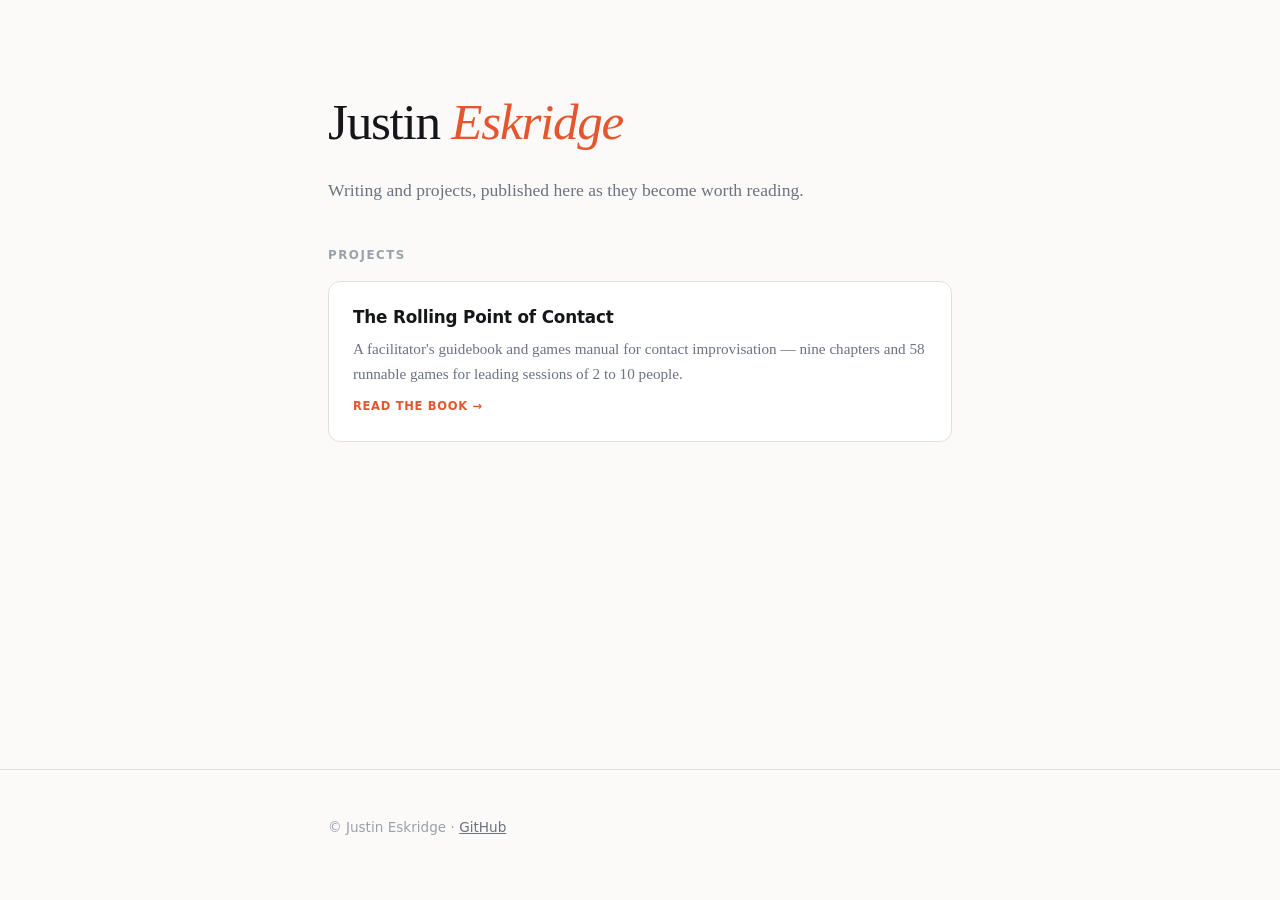
==== index.html @ 4bf86863 "Landing page for www.jeskridge.com Organisation Pages site. Owns the custom domain via CNAME so that" ====
<!DOCTYPE html>
<html lang="en">
<head>
<meta charset="utf-8">
<meta name="viewport" content="width=device-width, initial-scale=1">
<title>Justin Eskridge</title>
<meta name="description" content="Projects and writing by Justin Eskridge.">
<link rel="icon" href="/favicon.svg" type="image/svg+xml">
<style>
:root {
  --accent: #E4572E;
  --ink: #14161a;
  --body: #2c3038;
  --muted: #6b7280;
  --faint: #9aa1ab;
  --paper: #fbfaf8;
  --card: #ffffff;
  --rule: #e3e0da;
  --serif: Georgia, 'Iowan Old Style', 'Palatino Linotype', serif;
  --sans: system-ui, -apple-system, 'Segoe UI', Roboto, Helvetica, Arial, sans-serif;
}
@media (prefers-color-scheme: dark) {
  :root {
    --accent: #ff7a4d; --ink: #f2f0ec; --body: #cdc9c2; --muted: #9b958c;
    --faint: #746e66; --paper: #131417; --card: #1a1c20; --rule: #2c2f35;
  }
}
* { box-sizing: border-box; }
body {
  margin: 0; min-height: 100vh; background: var(--paper); color: var(--body);
  font-family: var(--serif); font-size: 1.0625rem; line-height: 1.65;
  -webkit-font-smoothing: antialiased;
  display: flex; flex-direction: column;
}
.wrap { width: 100%; max-width: 42rem; margin: 0 auto; padding: 0 1.5rem; }
header { padding: 5rem 0 2.5rem; }
h1 {
  font-family: var(--serif); font-weight: 400; letter-spacing: -.025em;
  font-size: clamp(2.2rem, 6vw, 3.2rem); color: var(--ink); margin: 0 0 .75rem;
}
h1 em { font-style: italic; color: var(--accent); }
.lede { font-size: 1.1rem; color: var(--muted); margin: 0; max-width: 32rem; }
h2 {
  font-family: var(--sans); font-size: .74rem; font-weight: 700; letter-spacing: .13em;
  text-transform: uppercase; color: var(--faint); margin: 0 0 1rem;
}
main { flex: 1; padding-bottom: 4rem; }
.projects { display: grid; gap: .75rem; }
.project {
  display: block; padding: 1.35rem 1.5rem; border-radius: 12px; text-decoration: none;
  background: var(--card); border: 1px solid var(--rule); color: var(--body);
  transition: transform .14s ease, box-shadow .14s ease, border-color .14s ease;
}
.project:hover {
  transform: translateY(-2px); border-color: var(--faint);
  box-shadow: 0 2px 4px rgba(20,22,26,.06), 0 18px 40px -20px rgba(20,22,26,.35);
}
.project h3 {
  font-family: var(--sans); font-size: 1.05rem; font-weight: 650; color: var(--ink);
  margin: 0 0 .3rem; letter-spacing: -.01em;
}
.project p { margin: 0; font-size: .95rem; color: var(--muted); }
.project .tag {
  display: inline-block; margin-top: .7rem; font-family: var(--sans); font-size: .72rem;
  font-weight: 650; letter-spacing: .06em; text-transform: uppercase; color: var(--accent);
}
footer {
  padding: 2rem 0 3rem; border-top: 1px solid var(--rule);
  font-family: var(--sans); font-size: .85rem; color: var(--faint);
}
footer a { color: var(--muted); }
</style>
</head>
<body>
<header>
  <div class="wrap">
    <h1>Justin <em>Eskridge</em></h1>
    <p class="lede">Writing and projects, published here as they become worth reading.</p>
  </div>
</header>

<main>
  <div class="wrap">
    <h2>Projects</h2>
    <div class="projects">

      <a class="project" href="/contact-improv-book/">
        <h3>The Rolling Point of Contact</h3>
        <p>A facilitator's guidebook and games manual for contact improvisation —
           nine chapters and 58 runnable games for leading sessions of 2 to 10 people.</p>
        <span class="tag">Read the book →</span>
      </a>

    </div>
  </div>
</main>

<footer>
  <div class="wrap">
    <p>© Justin Eskridge · <a href="https://github.com/AxisDigitalArchive">GitHub</a></p>
  </div>
</footer>
</body>
</html>
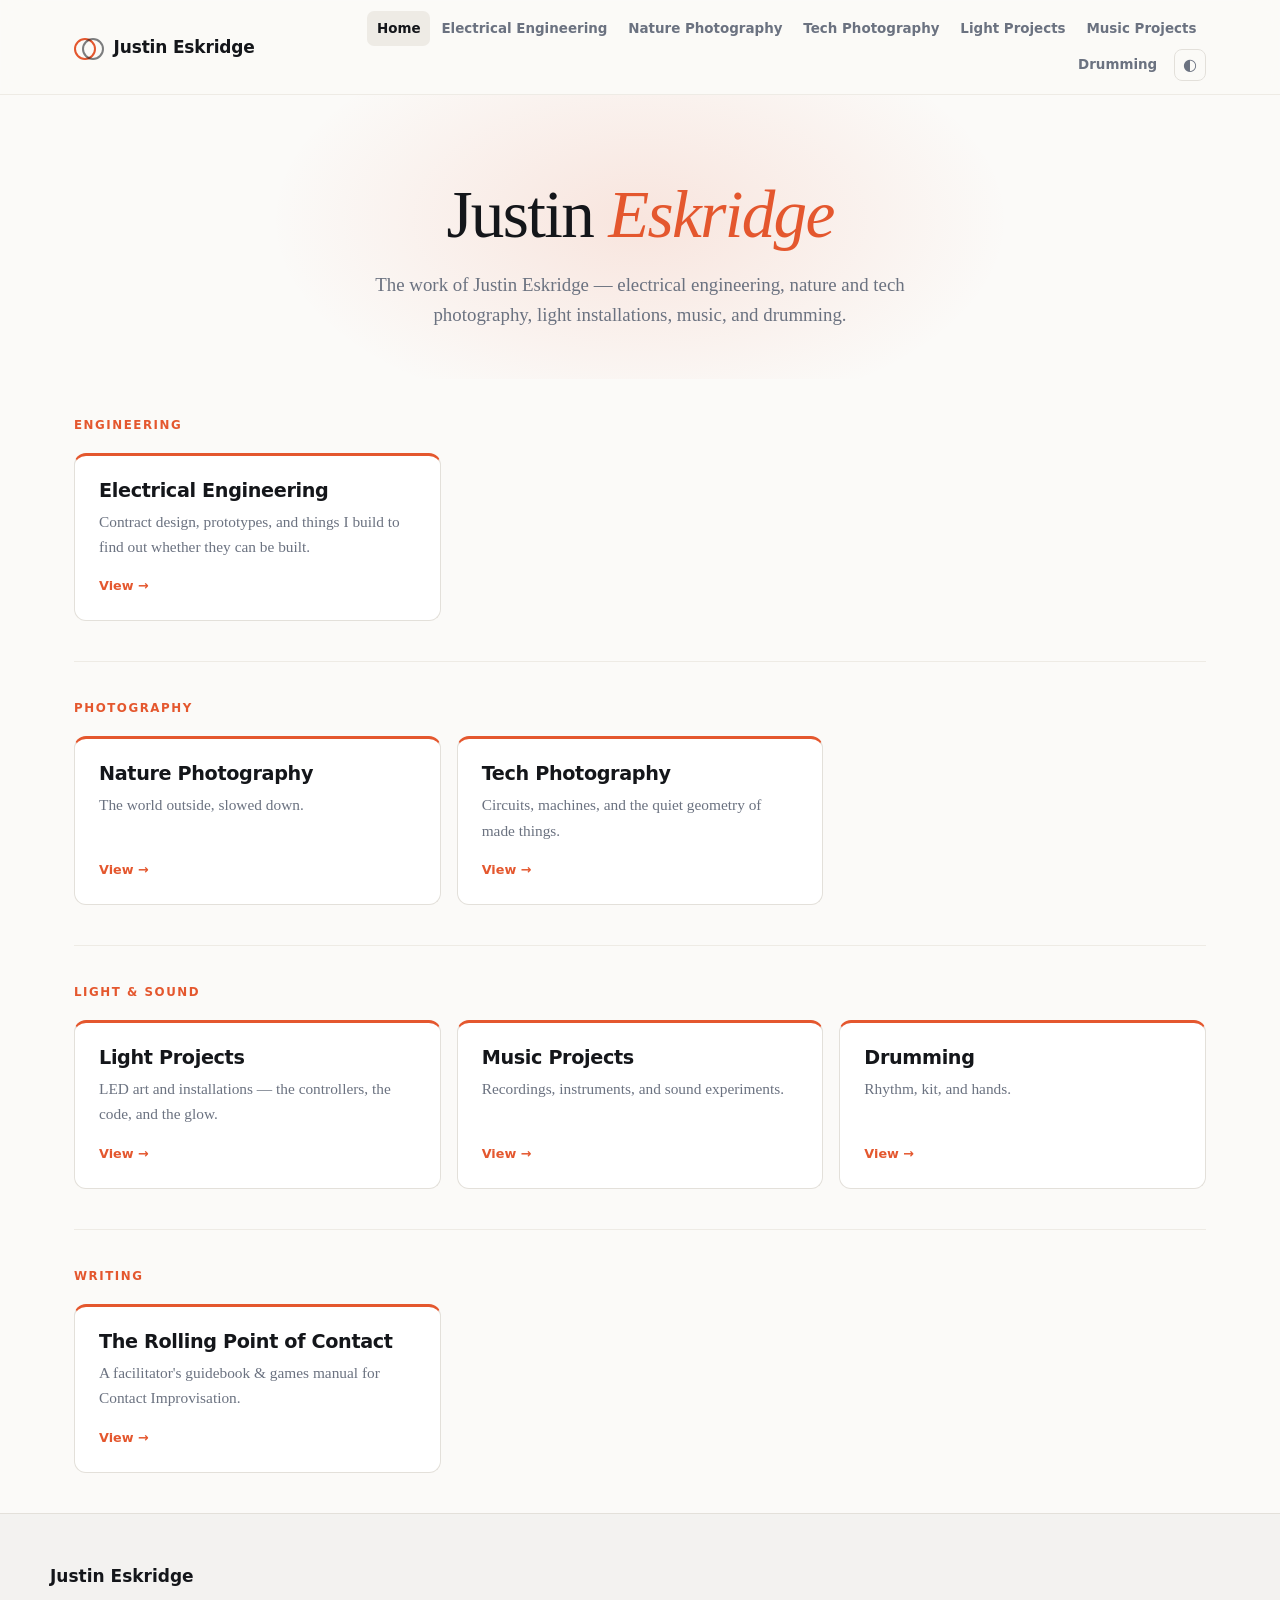
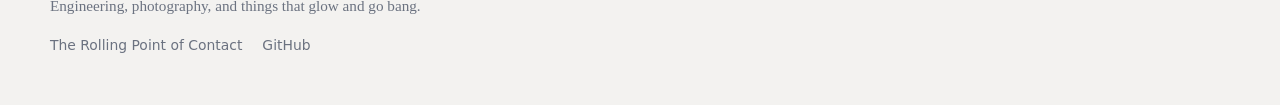
==== commit 8a0e3b4c: "Expand hub into a full portfolio site with six sections Replace the single landing page with a gener" ====
--- a/index.html
+++ b/index.html
@@ -4,101 +4,101 @@
 <meta charset="utf-8">
 <meta name="viewport" content="width=device-width, initial-scale=1">
 <title>Justin Eskridge</title>
-<meta name="description" content="Projects and writing by Justin Eskridge.">
-<link rel="icon" href="/favicon.svg" type="image/svg+xml">
-<style>
-:root {
-  --accent: #E4572E;
-  --ink: #14161a;
-  --body: #2c3038;
-  --muted: #6b7280;
-  --faint: #9aa1ab;
-  --paper: #fbfaf8;
-  --card: #ffffff;
-  --rule: #e3e0da;
-  --serif: Georgia, 'Iowan Old Style', 'Palatino Linotype', serif;
-  --sans: system-ui, -apple-system, 'Segoe UI', Roboto, Helvetica, Arial, sans-serif;
-}
-@media (prefers-color-scheme: dark) {
-  :root {
-    --accent: #ff7a4d; --ink: #f2f0ec; --body: #cdc9c2; --muted: #9b958c;
-    --faint: #746e66; --paper: #131417; --card: #1a1c20; --rule: #2c2f35;
-  }
-}
-* { box-sizing: border-box; }
-body {
-  margin: 0; min-height: 100vh; background: var(--paper); color: var(--body);
-  font-family: var(--serif); font-size: 1.0625rem; line-height: 1.65;
-  -webkit-font-smoothing: antialiased;
-  display: flex; flex-direction: column;
-}
-.wrap { width: 100%; max-width: 42rem; margin: 0 auto; padding: 0 1.5rem; }
-header { padding: 5rem 0 2.5rem; }
-h1 {
-  font-family: var(--serif); font-weight: 400; letter-spacing: -.025em;
-  font-size: clamp(2.2rem, 6vw, 3.2rem); color: var(--ink); margin: 0 0 .75rem;
-}
-h1 em { font-style: italic; color: var(--accent); }
-.lede { font-size: 1.1rem; color: var(--muted); margin: 0; max-width: 32rem; }
-h2 {
-  font-family: var(--sans); font-size: .74rem; font-weight: 700; letter-spacing: .13em;
-  text-transform: uppercase; color: var(--faint); margin: 0 0 1rem;
-}
-main { flex: 1; padding-bottom: 4rem; }
-.projects { display: grid; gap: .75rem; }
-.project {
-  display: block; padding: 1.35rem 1.5rem; border-radius: 12px; text-decoration: none;
-  background: var(--card); border: 1px solid var(--rule); color: var(--body);
-  transition: transform .14s ease, box-shadow .14s ease, border-color .14s ease;
-}
-.project:hover {
-  transform: translateY(-2px); border-color: var(--faint);
-  box-shadow: 0 2px 4px rgba(20,22,26,.06), 0 18px 40px -20px rgba(20,22,26,.35);
-}
-.project h3 {
-  font-family: var(--sans); font-size: 1.05rem; font-weight: 650; color: var(--ink);
-  margin: 0 0 .3rem; letter-spacing: -.01em;
-}
-.project p { margin: 0; font-size: .95rem; color: var(--muted); }
-.project .tag {
-  display: inline-block; margin-top: .7rem; font-family: var(--sans); font-size: .72rem;
-  font-weight: 650; letter-spacing: .06em; text-transform: uppercase; color: var(--accent);
-}
-footer {
-  padding: 2rem 0 3rem; border-top: 1px solid var(--rule);
-  font-family: var(--sans); font-size: .85rem; color: var(--faint);
-}
-footer a { color: var(--muted); }
-</style>
+<meta name="description" content="The work of Justin Eskridge — electrical engineering, nature and tech photography, light installations, music, and drumming.">
+<meta property="og:title" content="Justin Eskridge">
+<meta property="og:description" content="The work of Justin Eskridge — electrical engineering, nature and tech photography, light installations, music, and drumming.">
+<meta property="og:type" content="website">
+<link rel="stylesheet" href="/assets/style.css">
+<link rel="icon" href="/assets/favicon.svg" type="image/svg+xml">
 </head>
 <body>
-<header>
-  <div class="wrap">
-    <h1>Justin <em>Eskridge</em></h1>
-    <p class="lede">Writing and projects, published here as they become worth reading.</p>
+<a class="skip" href="#main">Skip to content</a>
+<header class="site-header">
+  <div class="bar">
+    <a class="brand" href="/"><span class="mark" aria-hidden="true"></span>Justin&nbsp;Eskridge</a>
+    <button class="nav-toggle" aria-expanded="false" aria-controls="site-nav" aria-label="Menu">
+      <span></span><span></span><span></span>
+    </button>
+    <nav id="site-nav"><a href="/" class='active'>Home</a><a href="/electrical-engineering/">Electrical Engineering</a><a href="/nature-photography/">Nature Photography</a><a href="/tech-photography/">Tech Photography</a><a href="/light-projects/">Light Projects</a><a href="/music-projects/">Music Projects</a><a href="/drumming/">Drumming</a>
+      <button class="theme-toggle" aria-label="Toggle dark mode" title="Toggle dark mode"></button>
+    </nav>
   </div>
 </header>
+<main id="main">
 
-<main>
-  <div class="wrap">
-    <h2>Projects</h2>
-    <div class="projects">
+<section class="hero">
+  <div class="hero-inner">
+    <h1>Justin <em>Eskridge</em></h1>
+    <p class="lede">The work of Justin Eskridge — electrical engineering, nature and tech photography, light installations, music, and drumming.</p>
+  </div>
+</section>
+<div class="wrap">
 
-      <a class="project" href="/contact-improv-book/">
-        <h3>The Rolling Point of Contact</h3>
-        <p>A facilitator's guidebook and games manual for contact improvisation —
-           nine chapters and 58 runnable games for leading sessions of 2 to 10 people.</p>
-        <span class="tag">Read the book →</span>
-      </a>
+    <section class="group">
+      <h2 class="group-title">Engineering</h2>
+      <div class="tile-grid">
+        <a class="tile" href="/electrical-engineering/">
+          <h3>Electrical Engineering</h3>
+          <p>Contract design, prototypes, and things I build to find out whether they can be built.</p>
+          <span class="tile-go">View →</span>
+        </a></div>
+    </section>
+    <section class="group">
+      <h2 class="group-title">Photography</h2>
+      <div class="tile-grid">
+        <a class="tile" href="/nature-photography/">
+          <h3>Nature Photography</h3>
+          <p>The world outside, slowed down.</p>
+          <span class="tile-go">View →</span>
+        </a>
+        <a class="tile" href="/tech-photography/">
+          <h3>Tech Photography</h3>
+          <p>Circuits, machines, and the quiet geometry of made things.</p>
+          <span class="tile-go">View →</span>
+        </a></div>
+    </section>
+    <section class="group">
+      <h2 class="group-title">Light & Sound</h2>
+      <div class="tile-grid">
+        <a class="tile" href="/light-projects/">
+          <h3>Light Projects</h3>
+          <p>LED art and installations — the controllers, the code, and the glow.</p>
+          <span class="tile-go">View →</span>
+        </a>
+        <a class="tile" href="/music-projects/">
+          <h3>Music Projects</h3>
+          <p>Recordings, instruments, and sound experiments.</p>
+          <span class="tile-go">View →</span>
+        </a>
+        <a class="tile" href="/drumming/">
+          <h3>Drumming</h3>
+          <p>Rhythm, kit, and hands.</p>
+          <span class="tile-go">View →</span>
+        </a></div>
+    </section>
+    <section class="group">
+      <h2 class="group-title">Writing</h2>
+      <div class="tile-grid">
+        <a class="tile" href="/contact-improv-book/">
+          <h3>The Rolling Point of Contact</h3>
+          <p>A facilitator's guidebook & games manual for Contact Improvisation.</p>
+          <span class="tile-go">View →</span>
+        </a></div>
+    </section>
+</div>
 
-    </div>
-  </div>
 </main>
-
-<footer>
-  <div class="wrap">
-    <p>© Justin Eskridge · <a href="https://github.com/AxisDigitalArchive">GitHub</a></p>
+<footer class="site-footer" id="contact">
+  <div class="foot-inner">
+    <p class="foot-title">Justin Eskridge</p>
+    <p class="foot-sub">Engineering, photography, and things that glow and go bang.</p>
+    
+    <nav class="foot-nav">
+      <a href="/contact-improv-book/">The Rolling Point of Contact</a>
+      <a href="https://github.com/AxisDigitalArchive">GitHub</a>
+    </nav>
   </div>
 </footer>
+<script src="/assets/site.js" defer></script>
 </body>
 </html>
--- a/assets/style.css
+++ b/assets/style.css
@@ -0,0 +1,177 @@
+/* jeskridge.com hub — shares the palette of The Rolling Point of Contact so the
+   whole domain reads as one property. */
+
+:root {
+  --accent: #E4572E;
+  --accent-soft: #fbeee8;
+  --blue: #26497d;
+  --ink: #14161a;
+  --body: #2c3038;
+  --muted: #6b7280;
+  --faint: #9aa1ab;
+  --paper: #fbfaf8;
+  --card: #ffffff;
+  --rule: #e3e0da;
+  --rule-soft: #eeebe5;
+  --shadow: 0 1px 2px rgba(20,22,26,.05), 0 8px 24px -12px rgba(20,22,26,.18);
+  --shadow-lift: 0 2px 4px rgba(20,22,26,.06), 0 18px 40px -18px rgba(20,22,26,.28);
+  --serif: Georgia, 'Iowan Old Style', 'Palatino Linotype', 'Book Antiqua', serif;
+  --sans: system-ui, -apple-system, 'Segoe UI', Roboto, Helvetica, Arial, sans-serif;
+  --wrap: 1180px;
+  --narrow: 44rem;
+  --radius: 12px;
+}
+:root[data-theme="dark"] {
+  --accent: #ff7a4d; --accent-soft: #2a1c15; --blue: #8fb4e8;
+  --ink: #f2f0ec; --body: #cdc9c2; --muted: #9b958c; --faint: #746e66;
+  --paper: #131417; --card: #1a1c20; --rule: #2c2f35; --rule-soft: #23262b;
+  --shadow: 0 1px 2px rgba(0,0,0,.4), 0 8px 24px -12px rgba(0,0,0,.6);
+  --shadow-lift: 0 2px 4px rgba(0,0,0,.5), 0 18px 40px -18px rgba(0,0,0,.8);
+}
+@media (prefers-color-scheme: dark) {
+  :root:not([data-theme="light"]) {
+    --accent: #ff7a4d; --accent-soft: #2a1c15; --blue: #8fb4e8;
+    --ink: #f2f0ec; --body: #cdc9c2; --muted: #9b958c; --faint: #746e66;
+    --paper: #131417; --card: #1a1c20; --rule: #2c2f35; --rule-soft: #23262b;
+    --shadow: 0 1px 2px rgba(0,0,0,.4), 0 8px 24px -12px rgba(0,0,0,.6);
+    --shadow-lift: 0 2px 4px rgba(0,0,0,.5), 0 18px 40px -18px rgba(0,0,0,.8);
+  }
+}
+
+* { box-sizing: border-box; }
+html { scroll-behavior: smooth; scroll-padding-top: 5rem; }
+@media (prefers-reduced-motion: reduce) { html { scroll-behavior: auto; } }
+body {
+  margin: 0; min-height: 100vh; display: flex; flex-direction: column;
+  background: var(--paper); color: var(--body);
+  font-family: var(--serif); font-size: 1.0625rem; line-height: 1.65;
+  -webkit-font-smoothing: antialiased; text-rendering: optimizeLegibility;
+}
+h1, h2, h3, h4 { font-family: var(--sans); color: var(--ink); line-height: 1.18;
+  letter-spacing: -.018em; font-weight: 650; margin: 0; }
+a { color: var(--blue); text-underline-offset: .18em; }
+img { max-width: 100%; height: auto; display: block; }
+
+.skip { position: absolute; left: -9999px; }
+.skip:focus { position: fixed; top: .5rem; left: .5rem; z-index: 200;
+  padding: .6rem 1rem; background: var(--accent); color: #fff; border-radius: 8px; }
+
+.wrap { width: 100%; max-width: var(--wrap); margin: 0 auto; padding: 0 1.5rem; }
+.wrap.narrow { max-width: calc(var(--narrow) + 3rem); }
+
+/* header */
+.site-header { position: sticky; top: 0; z-index: 100;
+  background: color-mix(in srgb, var(--paper) 88%, transparent);
+  backdrop-filter: saturate(180%) blur(14px); border-bottom: 1px solid var(--rule-soft); }
+.site-header .bar { max-width: var(--wrap); margin: 0 auto; padding: .7rem 1.5rem;
+  display: flex; align-items: center; gap: 1rem; }
+.brand { display: flex; align-items: center; gap: .6rem; text-decoration: none;
+  color: var(--ink); font-family: var(--sans); font-weight: 700; letter-spacing: -.01em; }
+.brand .mark { width: 30px; height: 18px; flex: none; position: relative; }
+.brand .mark::before, .brand .mark::after { content: ""; position: absolute; top: 0;
+  width: 18px; height: 18px; border: 2.5px solid currentColor; border-radius: 50%; }
+.brand .mark::before { left: 0; color: var(--accent); }
+.brand .mark::after { right: 0; color: var(--ink); opacity: .55; }
+#site-nav { margin-left: auto; display: flex; align-items: center; gap: .1rem; flex-wrap: wrap;
+  justify-content: flex-end; }
+#site-nav a { font-family: var(--sans); font-size: .84rem; font-weight: 550; color: var(--muted);
+  text-decoration: none; padding: .4rem .6rem; border-radius: 7px; white-space: nowrap; }
+#site-nav a:hover, #site-nav a.active { color: var(--ink); background: var(--rule-soft); }
+.theme-toggle { margin-left: .35rem; width: 32px; height: 32px; border: 1px solid var(--rule);
+  border-radius: 8px; background: transparent; cursor: pointer; color: var(--muted); }
+.theme-toggle::before { content: "◐"; font-size: 1rem; line-height: 1; }
+.theme-toggle:hover { color: var(--ink); border-color: var(--faint); }
+.nav-toggle { display: none; }
+@media (max-width: 820px) {
+  .nav-toggle { display: flex; flex-direction: column; justify-content: center; gap: 4px;
+    margin-left: auto; width: 38px; height: 34px; padding: 0 7px; background: transparent;
+    border: 1px solid var(--rule); border-radius: 8px; cursor: pointer; }
+  .nav-toggle span { display: block; height: 2px; background: var(--ink); border-radius: 2px; }
+  #site-nav { display: none; position: absolute; top: 100%; left: 0; right: 0;
+    flex-direction: column; align-items: stretch; gap: 0; margin: 0; padding: .5rem;
+    background: var(--paper); border-bottom: 1px solid var(--rule); box-shadow: var(--shadow); }
+  #site-nav.open { display: flex; }
+  #site-nav a { padding: .7rem .8rem; font-size: 1rem; }
+  .theme-toggle { margin: .4rem .8rem; width: auto; padding: .5rem; }
+}
+
+/* hero */
+.hero { padding: 5rem 1.5rem 3rem; text-align: center; position: relative; overflow: hidden; }
+.hero::before { content: ""; position: absolute; inset: -30% 20% auto; height: 420px;
+  background: radial-gradient(ellipse at center,
+    color-mix(in srgb, var(--accent) 13%, transparent), transparent 68%); pointer-events: none; }
+.hero-inner { max-width: 46rem; margin: 0 auto; position: relative; }
+.hero h1 { font-family: var(--serif); font-weight: 400; letter-spacing: -.025em;
+  font-size: clamp(2.6rem, 7vw, 4.2rem); margin: 0 0 1rem; }
+.hero h1 em { font-style: italic; color: var(--accent); }
+.lede { font-size: 1.18rem; line-height: 1.6; color: var(--muted); margin: 0 auto; max-width: 36rem; }
+
+/* groups + tiles */
+.group { padding: 2.5rem 0; border-top: 1px solid var(--rule-soft); }
+.group:first-child { border-top: none; }
+.group-title { font-family: var(--sans); font-size: .74rem; font-weight: 700; letter-spacing: .13em;
+  text-transform: uppercase; color: var(--accent); margin: 0 0 1.25rem; }
+.tile-grid { display: grid; gap: 1rem; grid-template-columns: repeat(auto-fill, minmax(280px, 1fr)); }
+.tile { display: flex; flex-direction: column; gap: .4rem; padding: 1.5rem;
+  background: var(--card); border: 1px solid var(--rule); border-radius: var(--radius);
+  text-decoration: none; color: var(--body);
+  transition: transform .14s ease, box-shadow .14s ease, border-color .14s ease;
+  border-top: 3px solid var(--accent); }
+.tile:hover { transform: translateY(-3px); box-shadow: var(--shadow-lift); border-color: var(--faint); }
+.tile h3 { font-size: 1.2rem; }
+.tile p { margin: 0; font-size: .96rem; color: var(--muted); flex: 1; }
+.tile-go { font-family: var(--sans); font-size: .8rem; font-weight: 650; color: var(--accent);
+  margin-top: .6rem; }
+
+/* page head */
+.page-head { padding: 3.5rem 0 2rem; border-bottom: 1px solid var(--rule-soft); }
+.page-head h1 { font-family: var(--serif); font-weight: 400; letter-spacing: -.022em;
+  font-size: clamp(2rem, 5vw, 3rem); margin: 0 0 .6rem; }
+.eyebrow { font-family: var(--sans); font-size: .74rem; font-weight: 650; letter-spacing: .13em;
+  text-transform: uppercase; color: var(--accent); margin: 0 0 1rem; }
+.eyebrow a { color: inherit; }
+
+/* prose */
+.prose { max-width: var(--narrow); margin: 0 auto; padding: 2rem 0 1rem; }
+.prose > * + * { margin-top: 1.1rem; }
+.prose h2 { font-size: 1.4rem; margin-top: 2.5rem; padding-top: .35rem; color: var(--blue); }
+.prose p { margin: 0; }
+.prose strong { color: var(--ink); }
+
+/* gallery */
+.gallery { display: grid; gap: .6rem; padding: 2rem 0 3rem;
+  grid-template-columns: repeat(auto-fill, minmax(240px, 1fr)); }
+.shot { padding: 0; border: 1px solid var(--rule); border-radius: 10px; overflow: hidden;
+  background: var(--card); cursor: zoom-in; position: relative; aspect-ratio: 4/3; }
+.shot img { width: 100%; height: 100%; object-fit: cover;
+  transition: transform .2s ease; }
+.shot:hover img { transform: scale(1.04); }
+.shot span { position: absolute; left: 0; right: 0; bottom: 0; padding: .5rem .7rem;
+  font-family: var(--sans); font-size: .78rem; color: #fff; text-align: left;
+  background: linear-gradient(transparent, rgba(0,0,0,.65)); }
+
+.coming-soon { max-width: var(--narrow); margin: 2rem auto 4rem; padding: 2.5rem;
+  text-align: center; border: 1.5px dashed var(--rule); border-radius: var(--radius);
+  color: var(--muted); font-family: var(--sans); }
+.coming-soon p { margin: 0; }
+
+/* lightbox */
+.lightbox { position: fixed; inset: 0; z-index: 200; display: none;
+  align-items: center; justify-content: center; padding: 2rem;
+  background: rgba(10,11,13,.92); cursor: zoom-out; }
+.lightbox.open { display: flex; }
+.lightbox img { max-width: 95vw; max-height: 90vh; width: auto; height: auto;
+  border-radius: 8px; box-shadow: 0 20px 60px rgba(0,0,0,.6); }
+
+/* footer */
+.site-footer { margin-top: auto; padding: 3rem 1.5rem; border-top: 1px solid var(--rule);
+  background: color-mix(in srgb, var(--ink) 3.5%, var(--paper)); }
+.foot-inner { max-width: var(--wrap); margin: 0 auto; }
+.foot-title { font-family: var(--sans); font-weight: 650; color: var(--ink); margin: 0; }
+.foot-sub { font-size: .95rem; color: var(--muted); margin: .2rem 0 1rem; }
+.contact-link { display: inline-block; font-family: var(--sans); font-size: .92rem; font-weight: 600;
+  padding: .55rem 1.1rem; border-radius: 999px; background: var(--accent); color: #fff;
+  text-decoration: none; margin-bottom: 1rem; }
+.foot-nav { display: flex; gap: 1.25rem; flex-wrap: wrap; }
+.foot-nav a { font-family: var(--sans); font-size: .87rem; color: var(--muted); text-decoration: none; }
+.foot-nav a:hover { color: var(--ink); }
